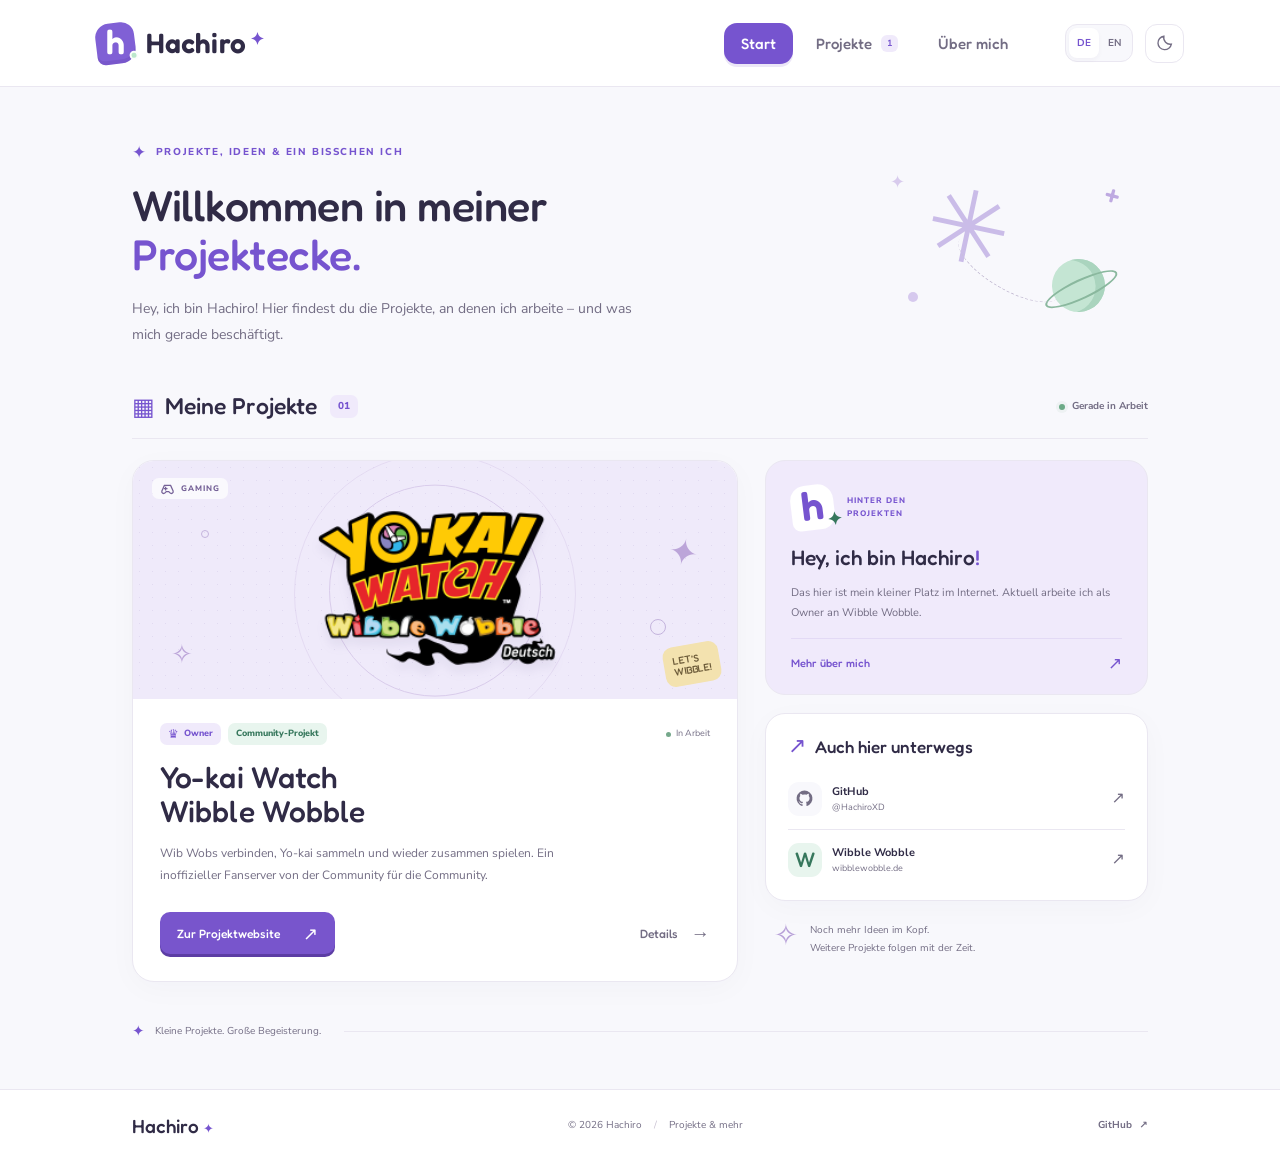
==== index.html @ 1533f4ad "Add Hachiro portfolio in German and English" ====
<!doctype html>
<html lang="de">
<head>
<meta charset="utf-8"><meta name="viewport" content="width=device-width, initial-scale=1"><meta name="theme-color" content="#f8f8fc">
<meta name="description" content="Hachiros Projekte und Ideen. Aktuell: Yo-kai Watch Wibble Wobble. Auf Deutsch und Englisch."><title>Hachiro — Projekte & mehr</title>
<script>try{document.documentElement.dataset.theme=localStorage.getItem('hachiro-theme')||'light'}catch{}</script>
<link rel="icon" type="image/svg+xml" href="./assets/favicon.svg"><link rel="stylesheet" href="./style.css"><script defer src="./app.js"></script>
</head>
<body data-page="home">
<a class="skip" href="#main" data-t="skip">Zum Inhalt</a>
<header class="site-header"><div class="header-inner">
  <a class="brand" href="./index.html" data-internal aria-label="Hachiro – Start"><span class="brand-icon" aria-hidden="true"><span>h</span><i></i></span><span>Hachiro<span class="brand-spark">✦</span></span></a>
  <nav data-a="navigation" aria-label="Hauptnavigation"><a href="./index.html" data-internal data-nav="home" data-t="navHome">Start</a><a href="./projects.html" data-internal data-nav="projects"><span data-t="navProjects">Projekte</span><span class="nav-count">1</span></a><a href="./about.html" data-internal data-nav="about" data-t="navAbout">Über mich</a></nav>
  <div class="header-controls"><div class="language-switch" role="group" aria-label="Sprache" data-a="language"><button type="button" data-lang="de" lang="de" aria-pressed="true">DE</button><button type="button" data-lang="en" lang="en" aria-pressed="false">EN</button></div><button id="theme-toggle" class="theme-toggle" type="button" aria-label="Dunklen Modus aktivieren" aria-pressed="false"><svg class="moon" width="18" height="18" viewBox="0 0 24 24" fill="none" stroke="currentColor" stroke-width="1.8" aria-hidden="true"><path d="M20.5 13.5A8.7 8.7 0 0 1 10.5 3a9 9 0 1 0 10 10.5Z"/></svg><svg class="sun" width="18" height="18" viewBox="0 0 24 24" fill="none" stroke="currentColor" stroke-width="1.8" aria-hidden="true"><circle cx="12" cy="12" r="4"/><path d="M12 2v2m0 16v2M2 12h2m16 0h2M5 5l1.5 1.5m11 11L19 19M5 19l1.5-1.5m11-11L19 5"/></svg></button></div>
</div></header>
<main id="main" class="container">
<div class="home-view">
  <section class="intro"><div class="intro-copy"><p class="eyebrow"><span aria-hidden="true">✦</span><span data-t="introLabel">PROJEKTE, IDEEN & EIN BISSCHEN ICH</span></p><h1 data-t="homeTitle">Willkommen in meiner<br><span>Projektecke.</span></h1><p class="intro-text" data-t="intro">Hey, ich bin Hachiro! Hier findest du die Projekte, an denen ich arbeite – und was mich gerade beschäftigt.</p></div><div class="intro-doodle" aria-hidden="true"><span class="doodle-star">✳</span><span class="doodle-planet"></span><span class="doodle-dot"></span><span class="doodle-plus">+</span><span class="doodle-spark">✦</span><span class="doodle-track"></span></div></section>
  <section class="collection" aria-labelledby="collection-title"><div class="collection-heading"><h2 id="collection-title"><span class="section-mark" aria-hidden="true">▦</span><span data-t="collectionTitle">Meine Projekte</span><span class="count">01</span></h2><span class="collection-label"><span class="status-dot" aria-hidden="true"></span><span data-t="currentlyWorking">Gerade in Arbeit</span></span></div>
  <div class="content-grid"><article class="project-card"><div class="project-art"><span class="art-category"><svg width="15" height="15" viewBox="0 0 24 24" fill="none" stroke="currentColor" stroke-width="2" aria-hidden="true"><path d="M7 7h10l4 9a3 3 0 0 1-5 3l-2-2h-4l-2 2a3 3 0 0 1-5-3L7 7Z"/><path d="M6 12h6m-3-3v6m7-3h.01m2 2h.01"/></svg>GAMING</span><span class="art-spark spark-a" aria-hidden="true">✦</span><span class="art-spark spark-b" aria-hidden="true">✧</span><span class="art-bubble bubble-a" aria-hidden="true"></span><span class="art-bubble bubble-b" aria-hidden="true"></span><img id="project-logo" src="./assets/wibble-wobble-de.png" width="540" height="332" alt="Yo-kai Watch Wibble Wobble"><span class="art-stamp" aria-hidden="true">LET’S<br>WIBBLE!</span></div>
  <div class="project-content"><div class="tags"><span class="tag role-tag"><span aria-hidden="true">♛</span>Owner</span><span class="tag community-tag" data-t="community">Community-Projekt</span><span class="live-tag"><i aria-hidden="true"></i><span data-t="inProgress">In Arbeit</span></span></div><h3>Yo-kai Watch<br>Wibble Wobble</h3><p data-t="projectDescription">Wib Wobs verbinden, Yo-kai sammeln und wieder zusammen spielen. Ein inoffizieller Fanserver von der Community für die Community.</p><div class="project-actions"><a class="button primary" href="https://wibblewobble.de/" target="_blank" rel="noopener noreferrer"><span data-t="projectWebsite">Zur Projektwebsite</span><span aria-hidden="true">↗</span></a><button id="details-open" class="details-button" type="button"><span data-t="details">Details</span><span aria-hidden="true">→</span></button></div></div></article>
  <aside class="sidebar"><section class="profile-card"><div class="profile-top"><span class="avatar" aria-hidden="true">h<span>✦</span></span><span class="mini-label" data-t="behindProjects">HINTER DEN PROJEKTEN</span></div><h2 data-t="profileTitle">Hey, ich bin Hachiro<span>!</span></h2><p data-t="profileText">Das hier ist mein kleiner Platz im Internet. Aktuell arbeite ich als Owner an Wibble Wobble.</p><a class="profile-link" href="./about.html" data-internal><span data-t="moreAbout">Mehr über mich</span><span aria-hidden="true">↗</span></a></section>
  <section class="links-card"><h2><span class="link-symbol" aria-hidden="true">↗</span><span data-t="aroundWeb">Auch hier unterwegs</span></h2><a class="social-row" href="https://github.com/HachiroXD" target="_blank" rel="noopener noreferrer"><span class="social-icon" aria-hidden="true"><svg width="19" height="19" viewBox="0 0 24 24" fill="currentColor"><path d="M12 2a10 10 0 0 0-3.16 19.49c.5.09.68-.22.68-.48v-1.86c-2.78.61-3.37-1.18-3.37-1.18-.45-1.16-1.11-1.47-1.11-1.47-.91-.62.07-.61.07-.61 1 .07 1.53 1.03 1.53 1.03.89 1.53 2.34 1.09 2.91.83.09-.65.35-1.09.63-1.34-2.22-.25-4.55-1.11-4.55-4.94 0-1.09.39-1.98 1.03-2.68-.1-.25-.45-1.27.1-2.65 0 0 .84-.27 2.75 1.02A9.6 9.6 0 0 1 12 6.82c.85 0 1.71.12 2.51.34 1.91-1.29 2.75-1.02 2.75-1.02.55 1.38.2 2.4.1 2.65.64.7 1.03 1.59 1.03 2.68 0 3.84-2.34 4.68-4.57 4.93.36.31.68.92.68 1.85v2.76c0 .27.18.58.69.48A10 10 0 0 0 12 2Z"/></svg></span><span><strong>GitHub</strong><small>@HachiroXD</small></span><span class="row-arrow" aria-hidden="true">↗</span></a><a class="social-row" href="https://wibblewobble.de/" target="_blank" rel="noopener noreferrer"><span class="social-icon mint-icon" aria-hidden="true">W</span><span><strong>Wibble Wobble</strong><small>wibblewobble.de</small></span><span class="row-arrow" aria-hidden="true">↗</span></a></section>
  <div class="next-note"><span aria-hidden="true">✧</span><p data-t="moreSoon">Noch mehr Ideen im Kopf.<br>Weitere Projekte folgen mit der Zeit.</p></div></aside></div></section>
</div>
<section class="about-view" aria-labelledby="about-title"><div class="about-intro"><p class="eyebrow"><span aria-hidden="true">✦</span><span data-t="aboutEyebrow">EIN BISSCHEN PERSÖNLICHER</span></p><h1 id="about-title" data-t="aboutTitle">Hi, ich bin <span>Hachiro.</span></h1><p data-t="aboutIntro">Die Person hinter dieser kleinen Projektecke.</p></div><div class="about-layout"><article class="about-card"><div class="about-avatar" aria-hidden="true">h<span>✦</span></div><h2 data-t="aboutHeading">Schön, dass du hier bist!</h2><p data-t="aboutBody">Ich bin Hachiro und arbeite aktuell als Owner an Yo-kai Watch Wibble Wobble. Auf dieser Website sammle ich meine Projekte und gebe dir einen Einblick in das, woran ich gerade arbeite.</p><p data-t="aboutSecond">Den Anfang macht Wibble Wobble: ein inoffizieller Community-Fanserver, der das gemeinsame Spielen wieder möglich macht. Weitere Projekte bekommen hier mit der Zeit ihren eigenen Platz.</p><a class="button primary" href="./projects.html" data-internal><span data-t="seeProjects">Meine Projekte ansehen</span><span aria-hidden="true">→</span></a></article><aside class="about-side"><div class="about-side-header"><span aria-hidden="true">↗</span><h2 data-t="myLinks">Meine Links</h2></div><a class="about-link" href="https://github.com/HachiroXD" target="_blank" rel="noopener noreferrer"><span><strong>GitHub</strong><small>@HachiroXD</small></span><span aria-hidden="true">↗</span></a><a class="about-link" href="https://wibblewobble.de/" target="_blank" rel="noopener noreferrer"><span><strong>Wibble Wobble</strong><small data-t="currentProject">Mein aktuelles Projekt</small></span><span aria-hidden="true">↗</span></a><p class="side-footnote" data-t="nameNote">Hachiro im Web.<br>HachiroXD auf GitHub.</p></aside></div></section>
<div class="bottom-note"><span class="bottom-star" aria-hidden="true">✦</span><span data-t="bottomNote">Kleine Projekte. Große Begeisterung.</span><span class="note-line" aria-hidden="true"></span></div>
</main>
<footer class="site-footer"><div class="footer-inner"><a class="footer-brand" href="./index.html" data-internal>Hachiro<span>✦</span></a><p>© <span id="year">2026</span> Hachiro <span class="footer-separator">/</span> <span data-t="footerText">Projekte & mehr</span></p><a href="https://github.com/HachiroXD" target="_blank" rel="noopener noreferrer">GitHub <span aria-hidden="true">↗</span></a></div></footer>
<dialog id="project-dialog" aria-labelledby="dialog-title"><div class="dialog-art"><img id="dialog-logo" src="./assets/wibble-wobble-de.png" alt="" width="540" height="332"><button id="details-close" type="button" class="dialog-close" aria-label="Schließen" data-a="close">×</button></div><div class="dialog-content"><p class="eyebrow" data-t="community">Community-Projekt</p><h2 id="dialog-title">Yo-kai Watch<br>Wibble Wobble</h2><p class="dialog-lead" data-t="dialogLead">Wieder gemeinsam Wib Wobs verbinden.</p><p data-t="dialogBody">Ein inoffizieller Community-Fanserver für Yo-kai Watch Wibble Wobble. Ich arbeite als Owner an dem Projekt. Auf der Projektwebsite findest du Informationen zum Spielen, die verfügbaren Downloads für Android und iOS und Hilfe für den Einstieg.</p><dl class="dialog-meta"><div><dt data-t="myRole">Meine Rolle</dt><dd>Owner</dd></div><div><dt data-t="status">Status</dt><dd data-t="inProgress">In Arbeit</dd></div></dl><a class="button primary" href="https://wibblewobble.de/" target="_blank" rel="noopener noreferrer"><span data-t="projectWebsite">Zur Projektwebsite</span><span aria-hidden="true">↗</span></a><p class="disclaimer" data-t="disclaimer">Inoffizielles, nicht kommerzielles Fanprojekt. Kein Angebot von LEVEL-5 Inc. oder NHN PlayArt Corp. Rechte an Spiel und Originalinhalten liegen bei den jeweiligen Rechteinhabern.</p></div></dialog>
</body></html>
---- style.css ----
@import url('./assets/fonts.css');
:root{--bg:#f8f8fc;--surface:#fff;--ink:#302b46;--muted:#736d84;--purple:#7654cf;--purple-strong:#6540be;--lavender:#f0eafb;--mint:#e8f5ee;--mint-ink:#36775c;--line:#eae7f1;--header:#ffffffef;--shadow:0 7px 30px #33224e07;--display:'Fredoka',sans-serif;--body:'Nunito Sans',system-ui,sans-serif;color-scheme:light}
html[data-theme=dark]{--bg:#1c1925;--surface:#272330;--ink:#f0ebfa;--muted:#b5acc5;--purple:#b89aef;--purple-strong:#c4a9f6;--lavender:#373044;--mint:#263e34;--mint-ink:#a6d9bf;--line:#3b344a;--header:#1f1b29ef;--shadow:0 7px 30px #00000018;color-scheme:dark}
*{box-sizing:border-box}html{scroll-behavior:smooth}body{margin:0;background:var(--bg);color:var(--ink);font:16px/1.7 var(--body);-webkit-font-smoothing:antialiased;transition:background .2s,color .2s}button,a{-webkit-tap-highlight-color:transparent}a{color:inherit;text-decoration:none}button{font:inherit;color:inherit;border:0;cursor:pointer}button:focus-visible,a:focus-visible{outline:3px solid var(--purple);outline-offset:4px}button{background:none}h1,h2,h3,p{margin-top:0}h1,h2,h3{font-family:var(--display);font-weight:500;line-height:1.15}::selection{background:#d8c9f4;color:#302b46}.container{max-width:1088px;padding:0 36px;margin:auto}.site-header{height:87px;background:var(--header);border-bottom:1px solid var(--line)}.header-inner{max-width:1160px;padding:0 36px;height:100%;margin:auto;display:flex;align-items:center;gap:40px}.brand{display:flex;align-items:center;gap:11px;font:600 28px var(--display);letter-spacing:.1px}.brand-icon{width:39px;height:41px;background:#8060d5;border-radius:14px 13px 15px 8px;position:relative;display:grid;place-items:center;transform:rotate(-7deg);box-shadow:inset 0 -4px 0 #54339e33}.brand-icon>span{font:600 34px/1 var(--display);color:white;transform:rotate(7deg);padding-bottom:4px}.brand-icon i{position:absolute;width:9px;height:9px;background:#bce7cc;right:-2px;bottom:2px;border-radius:50%;border:2px solid var(--header)}.brand-spark{color:var(--purple);font-size:17px;display:inline-block;vertical-align:top;margin:2px 0 0 4px}nav{margin-left:auto;display:flex;gap:6px;align-items:center}nav a{font:500 15px var(--display);padding:11px 17px;border-radius:13px;display:flex;align-items:center;gap:9px;color:var(--muted);transition:.15s}nav a:hover{background:var(--lavender);color:var(--purple)}nav a[aria-current=page]{background:var(--purple);color:white;box-shadow:0 3px 0 #6540be20}.nav-count{font:700 9px var(--body);display:grid;place-items:center;width:17px;height:17px;border-radius:6px;background:var(--lavender);color:var(--purple)}nav a[aria-current=page] .nav-count{background:#ffffff30;color:#fff}.header-controls{display:flex;gap:12px;align-items:center}.language-switch{display:flex;background:var(--bg);border:1px solid var(--line);padding:3px;border-radius:12px;gap:1px}.language-switch button{font:700 10px var(--body);padding:8px;border-radius:8px;color:var(--muted)}.language-switch button[aria-pressed=true]{background:var(--surface);color:var(--purple);box-shadow:0 2px 5px #33224e0a}.theme-toggle{border:1px solid var(--line);background:var(--surface);border-radius:12px;display:grid;place-items:center;width:39px;height:39px;color:var(--muted)}.theme-toggle:hover{color:var(--purple);border-color:var(--purple)}.sun{display:none}html[data-theme=dark] .sun{display:block}html[data-theme=dark] .moon{display:none}.intro{display:flex;justify-content:space-between;padding:53px 0 36px;gap:35px;position:relative}.eyebrow{font-size:10px;letter-spacing:1.6px;font-weight:800;display:flex;align-items:center;gap:8px;color:var(--purple);margin-bottom:15px;line-height:1.5}.eyebrow>span:first-child{font-size:17px}.intro h1{font-size:43px;letter-spacing:-.5px;margin-bottom:17px}.intro h1>span{color:var(--purple)}.intro-text{max-width:520px;font-size:14px;line-height:1.8;color:var(--muted);margin:0}.intro-doodle{width:240px;position:relative;height:162px;align-self:center;flex-shrink:0;margin-right:22px}.doodle-star{position:absolute;left:41px;top:15px;font:100px/1 var(--display);color:#cabce8;transform:rotate(12deg)}.doodle-planet{position:absolute;right:21px;bottom:12px;height:53px;width:53px;border-radius:50%;background:#c4e5d3;transform:rotate(-25deg);box-shadow:inset -9px -3px 0 #aad4be}.doodle-planet:after{content:'';border:2px solid #8ab89e;position:absolute;left:-12px;top:21px;width:75px;height:16px;border-radius:50%}.doodle-dot{position:absolute;left:22px;bottom:22px;width:10px;height:10px;border-radius:50%;background:#d6c9ee}.doodle-plus{position:absolute;right:6px;top:13px;color:#bea9e1;font:300 29px var(--display);transform:rotate(15deg)}.doodle-spark{position:absolute;left:4px;top:5px;color:#d8cbed;font-size:18px}.doodle-track{position:absolute;left:66px;top:83px;width:115px;height:45px;border-bottom:1px dashed #c6bed5;transform:rotate(30deg);border-radius:50%}.collection{padding:10px 0 0}.collection-heading{display:flex;align-items:center;justify-content:space-between;margin-bottom:21px;border-bottom:1px solid var(--line);padding-bottom:18px;gap:20px}.collection-heading h2{font-size:23px;display:flex;align-items:center;gap:10px;margin:0}.section-mark{color:var(--purple);font-size:24px}.count{font:800 10px var(--body);background:var(--lavender);color:var(--purple);padding:3px 8px;border-radius:7px;line-height:1.7;margin-left:3px}.collection-label{display:flex;align-items:center;gap:7px;color:var(--muted);font-size:10px;font-weight:700}.status-dot{width:6px;height:6px;background:#6caa87;border-radius:50%;box-shadow:0 0 0 3px #76ab8e15}.content-grid{display:grid;grid-template-columns:1.58fr 1fr;gap:27px;align-items:start}.project-card{background:var(--surface);border:1px solid var(--line);border-radius:22px;overflow:hidden;box-shadow:var(--shadow);transition:box-shadow .2s,transform .2s}.project-card:hover{box-shadow:0 10px 35px #33224e10;transform:translateY(-3px)}.project-art{position:relative;min-height:238px;display:flex;align-items:center;justify-content:center;overflow:hidden;background-color:#efeafa;background-image:radial-gradient(#c9bde15c .8px,transparent .8px);background-size:13px 13px;isolation:isolate}.project-art:before{content:'';position:absolute;width:210px;height:210px;border:1px solid #d9cceb;border-radius:50%;left:50%;top:50%;transform:translate(-50%,-45%);z-index:-1}.project-art:after{content:'';position:absolute;width:280px;height:280px;border:1px solid #d9cceb88;border-radius:50%;left:50%;top:50%;transform:translate(-50%,-45%);z-index:-1}.project-art img{width:245px;height:auto;max-width:65%;filter:drop-shadow(0 8px 5px #65538615);margin:15px 0 0;transition:transform .25s}.project-card:hover .project-art img{transform:rotate(-3deg) scale(1.025)}.art-category{position:absolute;left:19px;top:17px;display:flex;align-items:center;gap:6px;background:#ffffffba;color:#756197;border-radius:7px;padding:3px 8px;font-size:8px;letter-spacing:1px;font-weight:800}.art-spark{position:absolute;color:#bca5d9;line-height:1}.spark-a{top:75px;right:38px;font-size:36px;transform:rotate(12deg)}.spark-b{bottom:31px;left:38px;font-size:26px}.art-bubble{position:absolute;border:1px solid #c4b4dd;width:16px;height:16px;border-radius:50%;bottom:64px;right:71px}.bubble-b{width:8px;height:8px;left:68px;top:69px}.art-stamp{position:absolute;right:17px;bottom:15px;font:500 10px/1.1 var(--display);color:#6b5a38;background:#f3e2af;transform:rotate(-10deg);padding:9px 9px;border-radius:10px}.project-content{padding:24px 27px 26px}.tags{display:flex;gap:7px;align-items:center;flex-wrap:wrap;margin-bottom:16px}.tag{font-size:9px;font-weight:800;display:inline-flex;align-items:center;gap:5px;line-height:1.5;border-radius:7px;padding:4px 8px}.role-tag{background:var(--lavender);color:var(--purple)}.role-tag>span{font-size:12px;line-height:1}.community-tag{background:var(--mint);color:var(--mint-ink)}.live-tag{margin-left:auto;display:flex;align-items:center;gap:5px;font-size:9px;color:var(--muted)}.live-tag i{width:5px;height:5px;background:#75a88b;border-radius:50%}.project-content h3{font-size:30px;line-height:1.13;letter-spacing:.1px;margin-bottom:13px}.project-content p{color:var(--muted);font-size:12px;line-height:1.85;max-width:420px;margin-bottom:25px}.project-actions{display:flex;align-items:center;justify-content:space-between;gap:15px}.button{display:inline-flex;align-items:center;justify-content:center;gap:23px;min-height:41px;padding:10px 17px;border-radius:10px;font:500 12px var(--display);transition:background .2s,transform .2s}.button.primary{background:#7855cc;color:#fff;box-shadow:0 3px 0 #5c3da4}.button.primary:hover{background:#6845ba;transform:translateY(-1px)}.button>span:last-child{font-size:18px}.details-button{font:500 12px var(--display);color:var(--muted);display:flex;gap:13px;align-items:center;padding:10px 0}.details-button>span:last-child{font-size:19px}.details-button:hover{color:var(--purple)}.sidebar{display:flex;flex-direction:column;gap:18px}.profile-card{padding:24px 25px 21px;background:var(--lavender);border:1px solid var(--line);border-radius:20px;position:relative;overflow:hidden}.profile-top{display:flex;gap:13px;align-items:center;margin-bottom:15px}.avatar{width:43px;height:45px;display:grid;place-items:center;font:600 40px/1 var(--display);background:var(--surface);color:var(--purple);border-radius:15px 16px 14px 8px;padding-bottom:6px;position:relative;transform:rotate(-7deg);flex-shrink:0}.avatar>span{position:absolute;right:-7px;bottom:0px;color:var(--mint-ink);font-size:18px}.mini-label{font-size:8px;font-weight:800;letter-spacing:1px;color:var(--purple);line-height:1.6;max-width:100px}.profile-card h2{font-size:21px;line-height:1.2;margin-bottom:12px}.profile-card h2>span{color:var(--purple)}.profile-card p{font-size:11px;color:var(--muted);line-height:1.85;margin-bottom:15px}.profile-link{display:flex;align-items:center;justify-content:space-between;color:var(--purple);font:500 11px var(--display);padding-top:13px;border-top:1px solid #c4b2e34d}.profile-link>span:last-child{font-size:17px}.profile-link:hover{color:var(--ink)}.links-card{padding:20px 22px 10px;background:var(--surface);border:1px solid var(--line);border-radius:20px;box-shadow:var(--shadow)}.links-card h2{font-size:17px;display:flex;gap:9px;align-items:center;margin-bottom:9px}.link-symbol{font-family:var(--body);font-size:22px;color:var(--purple)}.social-row{display:flex;gap:10px;align-items:center;padding:13px 0}.social-row+.social-row{border-top:1px solid var(--line)}.social-row strong,.social-row small{display:block;font-size:11px;line-height:1.6}.social-row small{color:var(--muted);font-size:9px}.social-icon{width:34px;height:34px;display:grid;place-items:center;background:var(--bg);border-radius:11px;color:var(--muted);flex-shrink:0}.mint-icon{background:var(--mint);color:var(--mint-ink);font:500 21px var(--display)}.row-arrow{margin-left:auto;font-size:16px;color:var(--muted)}.social-row:hover .row-arrow{color:var(--purple)}.next-note{display:flex;gap:12px;padding:2px 9px}.next-note>span{font-size:29px;line-height:1;color:#b7a0d8}.next-note p{font-size:10px;color:var(--muted);line-height:1.8;margin:0}.bottom-note{display:flex;align-items:center;gap:10px;color:var(--muted);font-size:10px;padding:37px 0 44px}.bottom-star{color:var(--purple);font-size:15px}.note-line{height:1px;background:var(--line);flex:1;margin-left:13px}.site-footer{border-top:1px solid var(--line);background:var(--surface)}.footer-inner{max-width:1088px;margin:auto;padding:24px 36px;display:flex;justify-content:space-between;align-items:center;gap:20px;font-size:10px;color:var(--muted)}.footer-inner p{margin:0}.footer-brand{font:500 19px var(--display);color:var(--ink)}.footer-brand span{color:var(--purple);font-size:13px;margin-left:4px}.footer-separator{padding:0 9px;color:#c6becf}.footer-inner>a:last-child{font-weight:700}.footer-inner>a:last-child>span{padding-left:5px}.about-view{display:none;padding-top:54px}.about-intro h1{font-size:43px;letter-spacing:-.5px;margin-bottom:14px}.about-intro h1 span{color:var(--purple)}.about-intro>p:last-child{font-size:14px;color:var(--muted);margin-bottom:32px}.about-layout{display:grid;grid-template-columns:1.58fr 1fr;gap:27px}.about-card{border:1px solid var(--line);border-radius:22px;background:var(--surface);padding:32px;box-shadow:var(--shadow)}.about-avatar{width:70px;height:73px;border-radius:25px 23px 23px 12px;color:var(--purple);background:var(--lavender);font:600 62px/1 var(--display);display:grid;place-items:center;position:relative;padding-bottom:10px;transform:rotate(-7deg);margin-bottom:25px}.about-avatar>span{position:absolute;right:-10px;bottom:-5px;color:#68a182;font-size:30px}.about-card h2{font-size:27px;margin-bottom:18px}.about-card>p{font-size:13px;color:var(--muted);line-height:1.9}.about-card .button{margin-top:10px}.about-side{padding:24px;background:var(--lavender);border:1px solid var(--line);border-radius:20px;align-self:start}.about-side-header{display:flex;gap:9px;align-items:center;margin-bottom:12px}.about-side-header>span{color:var(--purple);font-size:25px}.about-side-header h2{font-size:21px;margin:0}.about-link{display:flex;align-items:center;justify-content:space-between;border-bottom:1px solid #c4b2e34d;padding:17px 0}.about-link strong,.about-link small{display:block;font-size:12px;line-height:1.8}.about-link small{color:var(--muted);font-size:10px}.about-link>span:last-child{color:var(--purple)}.side-footnote{margin:21px 0 0;font-size:11px;color:var(--muted);line-height:1.8}body[data-page=about] .home-view{display:none}body[data-page=about] .about-view{display:block}body[data-page=projects] .intro{padding-top:49px}.skip{position:fixed;top:-100px;left:20px;background:var(--purple);color:#fff;padding:10px 20px;border-radius:10px;z-index:100}.skip:focus{top:10px}dialog{border:1px solid var(--line);background:var(--surface);color:var(--ink);border-radius:24px;padding:0;width:560px;max-width:calc(100vw - 32px);max-height:90dvh;box-shadow:0 20px 80px #17112533}dialog::backdrop{background:#231b3988;backdrop-filter:blur(4px)}.dialog-art{height:183px;background-color:#eee8fa;background-image:radial-gradient(#c5b3e4 .8px,transparent .8px);background-size:14px 14px;display:grid;place-items:center;position:relative}.dialog-art img{height:153px;width:auto;max-width:80%;object-fit:contain}.dialog-close{position:absolute;right:15px;top:15px;display:grid;place-items:center;background:#fff;color:#645672;width:33px;height:33px;font-size:24px;line-height:1;border-radius:11px;box-shadow:0 2px 0 #c3b8d1}.dialog-content{padding:28px 32px}.dialog-content>.eyebrow{font-size:9px;margin-bottom:12px}.dialog-content h2{font-size:32px;margin-bottom:17px}.dialog-content>p{font-size:13px;color:var(--muted);line-height:1.9}.dialog-content .dialog-lead{font-weight:800;color:var(--ink)}.dialog-meta{display:flex;gap:65px;border-block:1px solid var(--line);padding:18px 0;margin:24px 0}.dialog-meta dt{font-size:10px;color:var(--muted)}.dialog-meta dd{font:500 16px var(--display);margin:3px 0 0}.dialog-content .disclaimer{font-size:9px;margin:24px 0 0;line-height:1.8}body:has(dialog[open]){overflow:hidden}
@media(min-width:1300px){.intro h1{font-size:46px}.project-art{min-height:263px}.project-art img{width:270px}.project-content{padding:26px 30px 28px}.project-content h3{font-size:32px}.project-content p{font-size:13px}.profile-card p{font-size:12px}.profile-card{padding:25px 27px}.content-grid,.about-layout{gap:30px}.project-art .art-category{font-size:9px}.intro{padding-top:62px;padding-bottom:42px}}
@media(max-width:900px){.header-inner{gap:22px;padding:0 28px}.header-controls{gap:8px}nav a{padding:10px 12px}.container{padding:0 28px}.intro-doodle{width:190px;margin-right:0}.content-grid{gap:20px;grid-template-columns:1.5fr 1fr}.project-content{padding:22px}.tags{gap:5px}.tag{font-size:8px}.live-tag{font-size:8px}.profile-card{padding:22px 20px}.links-card{padding:17px 18px 8px}.links-card h2{font-size:16px}.project-content h3{font-size:28px}.project-art{min-height:225px}.project-art img{width:220px}.art-stamp{font-size:9px}.spark-a{right:20px}.project-actions{gap:10px}.button{padding:10px 13px;gap:17px;font-size:11px}.profile-card h2{font-size:20px}.footer-inner{padding-inline:28px}.about-layout{gap:20px}}
@media(max-width:680px){.site-header{height:auto}.header-inner{min-height:76px;flex-wrap:wrap;padding:17px 23px 13px;gap:15px;justify-content:space-between}.brand{font-size:27px}.brand-icon{width:35px;height:37px}.brand-icon>span{font-size:31px}.header-controls{margin-left:auto}nav{order:3;width:100%;margin:1px 0 0;gap:5px;justify-content:flex-start}nav a{font-size:14px;padding:9px 16px}.theme-toggle{height:36px;width:36px}.language-switch button{padding:7px 8px}.container{padding:0 23px}.intro{padding:36px 0 30px;gap:10px}.eyebrow{font-size:8px;letter-spacing:1px}.intro h1{font-size:36px;line-height:1.15;margin-bottom:16px}.intro-text{font-size:13px;max-width:390px}.intro-doodle{width:100px;height:110px;position:absolute;right:1px;top:30px;opacity:.65;z-index:-1}.doodle-star{font-size:64px;left:20px;top:0}.doodle-planet{width:35px;height:35px;right:0;bottom:0}.doodle-planet:after{left:-9px;top:14px;width:51px;height:11px}.doodle-plus{font-size:20px;top:0;right:0}.doodle-dot,.doodle-spark,.doodle-track{display:none}.intro-copy{width:100%}.intro h1{max-width:85%}.content-grid{grid-template-columns:1fr;gap:24px}.collection-heading{padding-bottom:14px;margin-bottom:19px;gap:10px}.collection-heading h2{font-size:21px;gap:8px}.collection-label{font-size:8px;gap:5px}.section-mark{font-size:22px}.count{font-size:9px;padding:2px 7px;margin:0}.project-art{min-height:240px}.project-art img{width:250px;max-width:70%}.project-content{padding:24px}.project-content h3{font-size:31px}.project-content p{font-size:13px}.tags{gap:7px}.tag{font-size:9px}.live-tag{font-size:9px}.project-actions .button{padding:11px 17px;gap:24px;font-size:12px}.details-button{font-size:12px}.sidebar{display:grid;grid-template-columns:1fr 1fr;gap:15px}.profile-card{padding:22px}.links-card{padding:19px 18px 6px}.profile-card h2{font-size:21px}.profile-card p{font-size:11px}.profile-top{gap:10px}.mini-label{font-size:7px}.profile-link{font-size:11px}.links-card h2{font-size:16px}.next-note{grid-column:1/-1;padding:6px 8px}.next-note p{font-size:11px}.next-note br{display:none}.bottom-note{padding:26px 0 31px;font-size:9px}.footer-inner{padding:23px;gap:10px;flex-wrap:wrap}.footer-inner p{font-size:9px}.footer-separator{padding:0 4px}.footer-brand{font-size:18px}.footer-inner>a:last-child{font-size:10px}.about-view{padding-top:35px}.about-intro h1{font-size:36px}.about-layout{grid-template-columns:1fr}.about-side{padding:24px}.about-card{padding:27px}.about-intro>p:last-child{font-size:13px}.about-side .side-footnote br{display:none}.dialog-content{padding:25px}.dialog-content h2{font-size:29px}.dialog-art{height:165px}.dialog-art img{height:135px}}
@media(max-width:440px){.sidebar{grid-template-columns:1fr}.profile-card{padding:24px}.profile-card .profile-top{margin-bottom:13px}.profile-card h2{font-size:23px}.profile-card p{font-size:12px}.profile-link{font-size:12px}.mini-label{font-size:8px;max-width:none}.avatar{width:42px;height:44px}.links-card{padding:21px 23px 9px}.links-card h2{font-size:18px}.social-row strong{font-size:12px}.social-row small{font-size:10px}.social-row{padding:14px 0}.project-art{min-height:213px}.project-art img{width:229px}.project-content{padding:22px}.tags{gap:5px}.tag{font-size:8px;padding:4px 7px}.live-tag{font-size:8px}.intro h1{font-size:34px;max-width:100%}.intro-doodle{opacity:.35;right:-5px;top:22px}.intro-text{font-size:12px;line-height:1.9}.intro .eyebrow{max-width:240px}.collection-heading h2{font-size:20px}.collection-label{font-size:8px}.collection-heading{gap:5px}.project-actions .button{font-size:11px;gap:17px}.bottom-note{font-size:8px;gap:7px}.note-line{margin-left:5px}.footer-inner p{order:3;width:100%;padding-top:8px;border-top:1px solid var(--line)}.footer-inner>a:last-child{margin-left:auto}.intro h1 br{display:none}body[data-page=projects] .intro{padding-top:35px}.art-stamp{right:13px;bottom:13px}.spark-a{right:21px;font-size:28px}.spark-b{left:23px;font-size:22px}.bubble-a{right:44px}.bubble-b{left:39px}}
@media(prefers-reduced-motion:reduce){html{scroll-behavior:auto}*,*:before,*:after{animation:none!important;transition:none!important}}
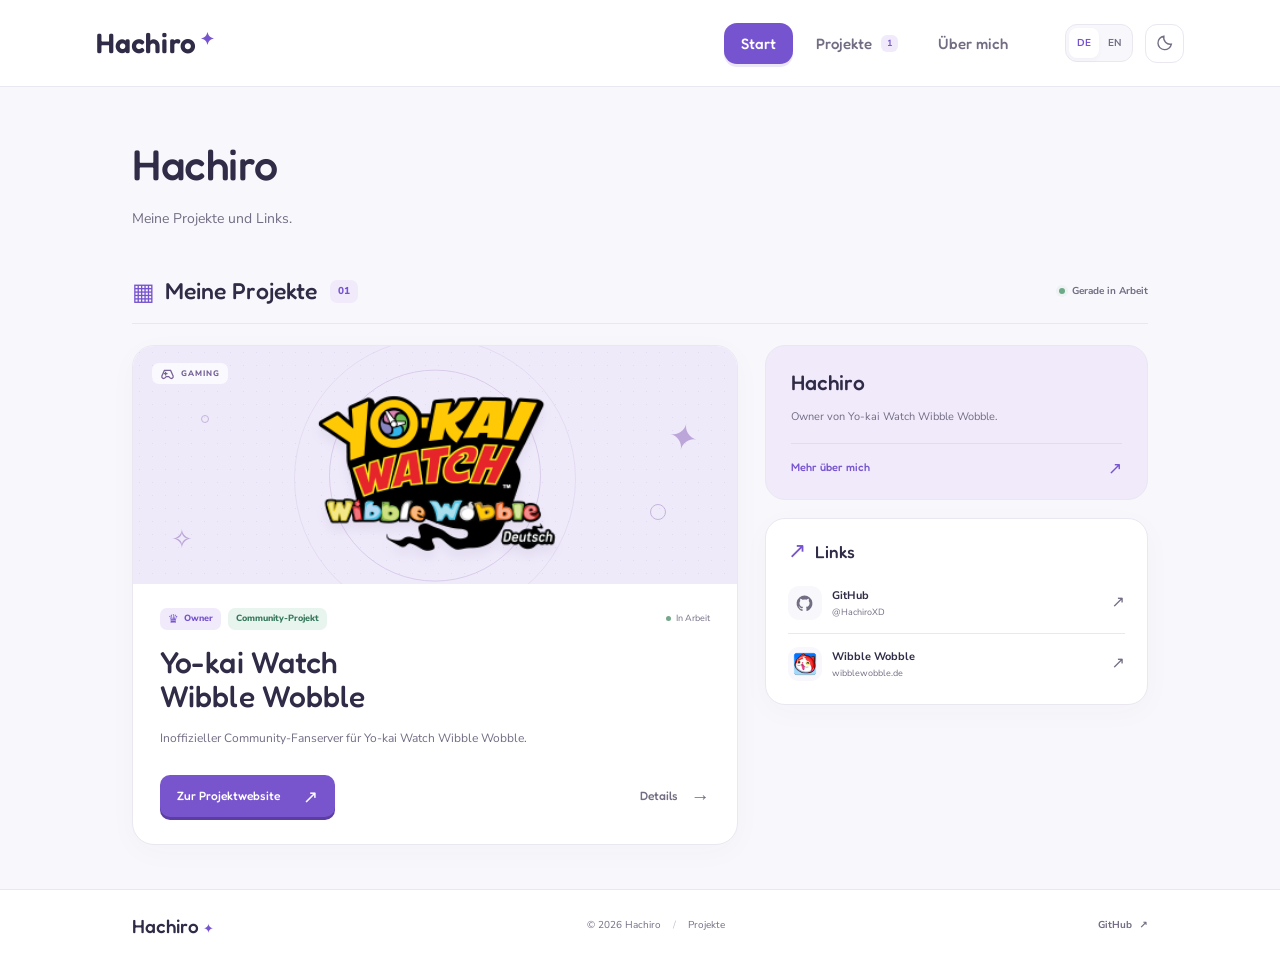
==== commit 6e2e624a: "Remove decorative illustrations and filler copy; use Wibble Wobble favicon" ====
--- a/index.html
+++ b/index.html
@@ -2,30 +2,30 @@
 <html lang="de">
 <head>
 <meta charset="utf-8"><meta name="viewport" content="width=device-width, initial-scale=1"><meta name="theme-color" content="#f8f8fc">
-<meta name="description" content="Hachiros Projekte und Ideen. Aktuell: Yo-kai Watch Wibble Wobble. Auf Deutsch und Englisch."><title>Hachiro — Projekte & mehr</title>
+<meta name="description" content="Hachiros Projekte und Ideen. Aktuell: Yo-kai Watch Wibble Wobble. Auf Deutsch und Englisch."><title>Hachiro — Projekte</title>
 <script>try{document.documentElement.dataset.theme=localStorage.getItem('hachiro-theme')||'light'}catch{}</script>
-<link rel="icon" type="image/svg+xml" href="./assets/favicon.svg"><link rel="stylesheet" href="./style.css"><script defer src="./app.js"></script>
+<link rel="icon" type="image/svg+xml" href="./assets/favicon.svg?v=2"><link rel="stylesheet" href="./style.css?v=2"><script defer src="./app.js?v=2"></script>
 </head>
 <body data-page="home">
 <a class="skip" href="#main" data-t="skip">Zum Inhalt</a>
 <header class="site-header"><div class="header-inner">
-  <a class="brand" href="./index.html" data-internal aria-label="Hachiro – Start"><span class="brand-icon" aria-hidden="true"><span>h</span><i></i></span><span>Hachiro<span class="brand-spark">✦</span></span></a>
+  <a class="brand" href="./index.html" data-internal aria-label="Hachiro – Start"><span>Hachiro<span class="brand-spark">✦</span></span></a>
   <nav data-a="navigation" aria-label="Hauptnavigation"><a href="./index.html" data-internal data-nav="home" data-t="navHome">Start</a><a href="./projects.html" data-internal data-nav="projects"><span data-t="navProjects">Projekte</span><span class="nav-count">1</span></a><a href="./about.html" data-internal data-nav="about" data-t="navAbout">Über mich</a></nav>
   <div class="header-controls"><div class="language-switch" role="group" aria-label="Sprache" data-a="language"><button type="button" data-lang="de" lang="de" aria-pressed="true">DE</button><button type="button" data-lang="en" lang="en" aria-pressed="false">EN</button></div><button id="theme-toggle" class="theme-toggle" type="button" aria-label="Dunklen Modus aktivieren" aria-pressed="false"><svg class="moon" width="18" height="18" viewBox="0 0 24 24" fill="none" stroke="currentColor" stroke-width="1.8" aria-hidden="true"><path d="M20.5 13.5A8.7 8.7 0 0 1 10.5 3a9 9 0 1 0 10 10.5Z"/></svg><svg class="sun" width="18" height="18" viewBox="0 0 24 24" fill="none" stroke="currentColor" stroke-width="1.8" aria-hidden="true"><circle cx="12" cy="12" r="4"/><path d="M12 2v2m0 16v2M2 12h2m16 0h2M5 5l1.5 1.5m11 11L19 19M5 19l1.5-1.5m11-11L19 5"/></svg></button></div>
 </div></header>
 <main id="main" class="container">
 <div class="home-view">
-  <section class="intro"><div class="intro-copy"><p class="eyebrow"><span aria-hidden="true">✦</span><span data-t="introLabel">PROJEKTE, IDEEN & EIN BISSCHEN ICH</span></p><h1 data-t="homeTitle">Willkommen in meiner<br><span>Projektecke.</span></h1><p class="intro-text" data-t="intro">Hey, ich bin Hachiro! Hier findest du die Projekte, an denen ich arbeite – und was mich gerade beschäftigt.</p></div><div class="intro-doodle" aria-hidden="true"><span class="doodle-star">✳</span><span class="doodle-planet"></span><span class="doodle-dot"></span><span class="doodle-plus">+</span><span class="doodle-spark">✦</span><span class="doodle-track"></span></div></section>
+  <section class="intro"><div class="intro-copy"><h1 data-t="homeTitle">Hachiro</h1><p class="intro-text" data-t="intro">Meine Projekte und Links.</p></div></section>
   <section class="collection" aria-labelledby="collection-title"><div class="collection-heading"><h2 id="collection-title"><span class="section-mark" aria-hidden="true">▦</span><span data-t="collectionTitle">Meine Projekte</span><span class="count">01</span></h2><span class="collection-label"><span class="status-dot" aria-hidden="true"></span><span data-t="currentlyWorking">Gerade in Arbeit</span></span></div>
-  <div class="content-grid"><article class="project-card"><div class="project-art"><span class="art-category"><svg width="15" height="15" viewBox="0 0 24 24" fill="none" stroke="currentColor" stroke-width="2" aria-hidden="true"><path d="M7 7h10l4 9a3 3 0 0 1-5 3l-2-2h-4l-2 2a3 3 0 0 1-5-3L7 7Z"/><path d="M6 12h6m-3-3v6m7-3h.01m2 2h.01"/></svg>GAMING</span><span class="art-spark spark-a" aria-hidden="true">✦</span><span class="art-spark spark-b" aria-hidden="true">✧</span><span class="art-bubble bubble-a" aria-hidden="true"></span><span class="art-bubble bubble-b" aria-hidden="true"></span><img id="project-logo" src="./assets/wibble-wobble-de.png" width="540" height="332" alt="Yo-kai Watch Wibble Wobble"><span class="art-stamp" aria-hidden="true">LET’S<br>WIBBLE!</span></div>
-  <div class="project-content"><div class="tags"><span class="tag role-tag"><span aria-hidden="true">♛</span>Owner</span><span class="tag community-tag" data-t="community">Community-Projekt</span><span class="live-tag"><i aria-hidden="true"></i><span data-t="inProgress">In Arbeit</span></span></div><h3>Yo-kai Watch<br>Wibble Wobble</h3><p data-t="projectDescription">Wib Wobs verbinden, Yo-kai sammeln und wieder zusammen spielen. Ein inoffizieller Fanserver von der Community für die Community.</p><div class="project-actions"><a class="button primary" href="https://wibblewobble.de/" target="_blank" rel="noopener noreferrer"><span data-t="projectWebsite">Zur Projektwebsite</span><span aria-hidden="true">↗</span></a><button id="details-open" class="details-button" type="button"><span data-t="details">Details</span><span aria-hidden="true">→</span></button></div></div></article>
-  <aside class="sidebar"><section class="profile-card"><div class="profile-top"><span class="avatar" aria-hidden="true">h<span>✦</span></span><span class="mini-label" data-t="behindProjects">HINTER DEN PROJEKTEN</span></div><h2 data-t="profileTitle">Hey, ich bin Hachiro<span>!</span></h2><p data-t="profileText">Das hier ist mein kleiner Platz im Internet. Aktuell arbeite ich als Owner an Wibble Wobble.</p><a class="profile-link" href="./about.html" data-internal><span data-t="moreAbout">Mehr über mich</span><span aria-hidden="true">↗</span></a></section>
-  <section class="links-card"><h2><span class="link-symbol" aria-hidden="true">↗</span><span data-t="aroundWeb">Auch hier unterwegs</span></h2><a class="social-row" href="https://github.com/HachiroXD" target="_blank" rel="noopener noreferrer"><span class="social-icon" aria-hidden="true"><svg width="19" height="19" viewBox="0 0 24 24" fill="currentColor"><path d="M12 2a10 10 0 0 0-3.16 19.49c.5.09.68-.22.68-.48v-1.86c-2.78.61-3.37-1.18-3.37-1.18-.45-1.16-1.11-1.47-1.11-1.47-.91-.62.07-.61.07-.61 1 .07 1.53 1.03 1.53 1.03.89 1.53 2.34 1.09 2.91.83.09-.65.35-1.09.63-1.34-2.22-.25-4.55-1.11-4.55-4.94 0-1.09.39-1.98 1.03-2.68-.1-.25-.45-1.27.1-2.65 0 0 .84-.27 2.75 1.02A9.6 9.6 0 0 1 12 6.82c.85 0 1.71.12 2.51.34 1.91-1.29 2.75-1.02 2.75-1.02.55 1.38.2 2.4.1 2.65.64.7 1.03 1.59 1.03 2.68 0 3.84-2.34 4.68-4.57 4.93.36.31.68.92.68 1.85v2.76c0 .27.18.58.69.48A10 10 0 0 0 12 2Z"/></svg></span><span><strong>GitHub</strong><small>@HachiroXD</small></span><span class="row-arrow" aria-hidden="true">↗</span></a><a class="social-row" href="https://wibblewobble.de/" target="_blank" rel="noopener noreferrer"><span class="social-icon mint-icon" aria-hidden="true">W</span><span><strong>Wibble Wobble</strong><small>wibblewobble.de</small></span><span class="row-arrow" aria-hidden="true">↗</span></a></section>
-  <div class="next-note"><span aria-hidden="true">✧</span><p data-t="moreSoon">Noch mehr Ideen im Kopf.<br>Weitere Projekte folgen mit der Zeit.</p></div></aside></div></section>
+  <div class="content-grid"><article class="project-card"><div class="project-art"><span class="art-category"><svg width="15" height="15" viewBox="0 0 24 24" fill="none" stroke="currentColor" stroke-width="2" aria-hidden="true"><path d="M7 7h10l4 9a3 3 0 0 1-5 3l-2-2h-4l-2 2a3 3 0 0 1-5-3L7 7Z"/><path d="M6 12h6m-3-3v6m7-3h.01m2 2h.01"/></svg>GAMING</span><span class="art-spark spark-a" aria-hidden="true">✦</span><span class="art-spark spark-b" aria-hidden="true">✧</span><span class="art-bubble bubble-a" aria-hidden="true"></span><span class="art-bubble bubble-b" aria-hidden="true"></span><img id="project-logo" src="./assets/wibble-wobble-de.png" width="540" height="332" alt="Yo-kai Watch Wibble Wobble"></div>
+  <div class="project-content"><div class="tags"><span class="tag role-tag"><span aria-hidden="true">♛</span>Owner</span><span class="tag community-tag" data-t="community">Community-Projekt</span><span class="live-tag"><i aria-hidden="true"></i><span data-t="inProgress">In Arbeit</span></span></div><h3>Yo-kai Watch<br>Wibble Wobble</h3><p data-t="projectDescription">Inoffizieller Community-Fanserver für Yo-kai Watch Wibble Wobble.</p><div class="project-actions"><a class="button primary" href="https://wibblewobble.de/" target="_blank" rel="noopener noreferrer"><span data-t="projectWebsite">Zur Projektwebsite</span><span aria-hidden="true">↗</span></a><button id="details-open" class="details-button" type="button"><span data-t="details">Details</span><span aria-hidden="true">→</span></button></div></div></article>
+  <aside class="sidebar"><section class="profile-card"><h2 data-t="profileTitle">Hachiro</h2><p data-t="profileText">Owner von Yo-kai Watch Wibble Wobble.</p><a class="profile-link" href="./about.html" data-internal><span data-t="moreAbout">Mehr über mich</span><span aria-hidden="true">↗</span></a></section>
+  <section class="links-card"><h2><span class="link-symbol" aria-hidden="true">↗</span><span data-t="aroundWeb">Links</span></h2><a class="social-row" href="https://github.com/HachiroXD" target="_blank" rel="noopener noreferrer"><span class="social-icon" aria-hidden="true"><svg width="19" height="19" viewBox="0 0 24 24" fill="currentColor"><path d="M12 2a10 10 0 0 0-3.16 19.49c.5.09.68-.22.68-.48v-1.86c-2.78.61-3.37-1.18-3.37-1.18-.45-1.16-1.11-1.47-1.11-1.47-.91-.62.07-.61.07-.61 1 .07 1.53 1.03 1.53 1.03.89 1.53 2.34 1.09 2.91.83.09-.65.35-1.09.63-1.34-2.22-.25-4.55-1.11-4.55-4.94 0-1.09.39-1.98 1.03-2.68-.1-.25-.45-1.27.1-2.65 0 0 .84-.27 2.75 1.02A9.6 9.6 0 0 1 12 6.82c.85 0 1.71.12 2.51.34 1.91-1.29 2.75-1.02 2.75-1.02.55 1.38.2 2.4.1 2.65.64.7 1.03 1.59 1.03 2.68 0 3.84-2.34 4.68-4.57 4.93.36.31.68.92.68 1.85v2.76c0 .27.18.58.69.48A10 10 0 0 0 12 2Z"/></svg></span><span><strong>GitHub</strong><small>@HachiroXD</small></span><span class="row-arrow" aria-hidden="true">↗</span></a><a class="social-row" href="https://wibblewobble.de/" target="_blank" rel="noopener noreferrer"><span class="social-icon" aria-hidden="true"><img src="./assets/wibble-wobble-favicon.png" alt="" width="24" height="24"></span><span><strong>Wibble Wobble</strong><small>wibblewobble.de</small></span><span class="row-arrow" aria-hidden="true">↗</span></a></section>
+  </aside></div></section>
 </div>
-<section class="about-view" aria-labelledby="about-title"><div class="about-intro"><p class="eyebrow"><span aria-hidden="true">✦</span><span data-t="aboutEyebrow">EIN BISSCHEN PERSÖNLICHER</span></p><h1 id="about-title" data-t="aboutTitle">Hi, ich bin <span>Hachiro.</span></h1><p data-t="aboutIntro">Die Person hinter dieser kleinen Projektecke.</p></div><div class="about-layout"><article class="about-card"><div class="about-avatar" aria-hidden="true">h<span>✦</span></div><h2 data-t="aboutHeading">Schön, dass du hier bist!</h2><p data-t="aboutBody">Ich bin Hachiro und arbeite aktuell als Owner an Yo-kai Watch Wibble Wobble. Auf dieser Website sammle ich meine Projekte und gebe dir einen Einblick in das, woran ich gerade arbeite.</p><p data-t="aboutSecond">Den Anfang macht Wibble Wobble: ein inoffizieller Community-Fanserver, der das gemeinsame Spielen wieder möglich macht. Weitere Projekte bekommen hier mit der Zeit ihren eigenen Platz.</p><a class="button primary" href="./projects.html" data-internal><span data-t="seeProjects">Meine Projekte ansehen</span><span aria-hidden="true">→</span></a></article><aside class="about-side"><div class="about-side-header"><span aria-hidden="true">↗</span><h2 data-t="myLinks">Meine Links</h2></div><a class="about-link" href="https://github.com/HachiroXD" target="_blank" rel="noopener noreferrer"><span><strong>GitHub</strong><small>@HachiroXD</small></span><span aria-hidden="true">↗</span></a><a class="about-link" href="https://wibblewobble.de/" target="_blank" rel="noopener noreferrer"><span><strong>Wibble Wobble</strong><small data-t="currentProject">Mein aktuelles Projekt</small></span><span aria-hidden="true">↗</span></a><p class="side-footnote" data-t="nameNote">Hachiro im Web.<br>HachiroXD auf GitHub.</p></aside></div></section>
-<div class="bottom-note"><span class="bottom-star" aria-hidden="true">✦</span><span data-t="bottomNote">Kleine Projekte. Große Begeisterung.</span><span class="note-line" aria-hidden="true"></span></div>
+<section class="about-view" aria-labelledby="about-title"><div class="about-intro"><h1 id="about-title" data-t="aboutTitle">Über mich</h1></div><div class="about-layout"><article class="about-card"><p data-t="aboutBody">Ich bin Hachiro und Owner von Yo-kai Watch Wibble Wobble.</p><a class="button primary" href="./projects.html" data-internal><span data-t="seeProjects">Meine Projekte ansehen</span><span aria-hidden="true">→</span></a></article><aside class="about-side"><div class="about-side-header"><span aria-hidden="true">↗</span><h2 data-t="myLinks">Meine Links</h2></div><a class="about-link" href="https://github.com/HachiroXD" target="_blank" rel="noopener noreferrer"><span><strong>GitHub</strong><small>@HachiroXD</small></span><span aria-hidden="true">↗</span></a><a class="about-link" href="https://wibblewobble.de/" target="_blank" rel="noopener noreferrer"><span><strong>Wibble Wobble</strong><small data-t="currentProject">Mein aktuelles Projekt</small></span><span aria-hidden="true">↗</span></a></aside></div></section>
+
 </main>
-<footer class="site-footer"><div class="footer-inner"><a class="footer-brand" href="./index.html" data-internal>Hachiro<span>✦</span></a><p>© <span id="year">2026</span> Hachiro <span class="footer-separator">/</span> <span data-t="footerText">Projekte & mehr</span></p><a href="https://github.com/HachiroXD" target="_blank" rel="noopener noreferrer">GitHub <span aria-hidden="true">↗</span></a></div></footer>
-<dialog id="project-dialog" aria-labelledby="dialog-title"><div class="dialog-art"><img id="dialog-logo" src="./assets/wibble-wobble-de.png" alt="" width="540" height="332"><button id="details-close" type="button" class="dialog-close" aria-label="Schließen" data-a="close">×</button></div><div class="dialog-content"><p class="eyebrow" data-t="community">Community-Projekt</p><h2 id="dialog-title">Yo-kai Watch<br>Wibble Wobble</h2><p class="dialog-lead" data-t="dialogLead">Wieder gemeinsam Wib Wobs verbinden.</p><p data-t="dialogBody">Ein inoffizieller Community-Fanserver für Yo-kai Watch Wibble Wobble. Ich arbeite als Owner an dem Projekt. Auf der Projektwebsite findest du Informationen zum Spielen, die verfügbaren Downloads für Android und iOS und Hilfe für den Einstieg.</p><dl class="dialog-meta"><div><dt data-t="myRole">Meine Rolle</dt><dd>Owner</dd></div><div><dt data-t="status">Status</dt><dd data-t="inProgress">In Arbeit</dd></div></dl><a class="button primary" href="https://wibblewobble.de/" target="_blank" rel="noopener noreferrer"><span data-t="projectWebsite">Zur Projektwebsite</span><span aria-hidden="true">↗</span></a><p class="disclaimer" data-t="disclaimer">Inoffizielles, nicht kommerzielles Fanprojekt. Kein Angebot von LEVEL-5 Inc. oder NHN PlayArt Corp. Rechte an Spiel und Originalinhalten liegen bei den jeweiligen Rechteinhabern.</p></div></dialog>
+<footer class="site-footer"><div class="footer-inner"><a class="footer-brand" href="./index.html" data-internal>Hachiro<span>✦</span></a><p>© <span id="year">2026</span> Hachiro <span class="footer-separator">/</span> <span data-t="footerText">Projekte</span></p><a href="https://github.com/HachiroXD" target="_blank" rel="noopener noreferrer">GitHub <span aria-hidden="true">↗</span></a></div></footer>
+<dialog id="project-dialog" aria-labelledby="dialog-title"><div class="dialog-art"><img id="dialog-logo" src="./assets/wibble-wobble-de.png" alt="" width="540" height="332"><button id="details-close" type="button" class="dialog-close" aria-label="Schließen" data-a="close">×</button></div><div class="dialog-content"><p class="eyebrow" data-t="community">Community-Projekt</p><h2 id="dialog-title">Yo-kai Watch<br>Wibble Wobble</h2><p data-t="dialogBody">Ich bin Owner des inoffiziellen Community-Fanservers für Yo-kai Watch Wibble Wobble. Downloads für Android und iOS sowie Hilfe zum Spielen gibt es auf der Projektwebsite.</p><dl class="dialog-meta"><div><dt data-t="myRole">Meine Rolle</dt><dd>Owner</dd></div><div><dt data-t="status">Status</dt><dd data-t="inProgress">In Arbeit</dd></div></dl><a class="button primary" href="https://wibblewobble.de/" target="_blank" rel="noopener noreferrer"><span data-t="projectWebsite">Zur Projektwebsite</span><span aria-hidden="true">↗</span></a><p class="disclaimer" data-t="disclaimer">Inoffizielles, nicht kommerzielles Fanprojekt. Kein Angebot von LEVEL-5 Inc. oder NHN PlayArt Corp. Rechte an Spiel und Originalinhalten liegen bei den jeweiligen Rechteinhabern.</p></div></dialog>
 </body></html>
--- a/style.css
+++ b/style.css
@@ -7,3 +7,6 @@
 @media(max-width:680px){.site-header{height:auto}.header-inner{min-height:76px;flex-wrap:wrap;padding:17px 23px 13px;gap:15px;justify-content:space-between}.brand{font-size:27px}.brand-icon{width:35px;height:37px}.brand-icon>span{font-size:31px}.header-controls{margin-left:auto}nav{order:3;width:100%;margin:1px 0 0;gap:5px;justify-content:flex-start}nav a{font-size:14px;padding:9px 16px}.theme-toggle{height:36px;width:36px}.language-switch button{padding:7px 8px}.container{padding:0 23px}.intro{padding:36px 0 30px;gap:10px}.eyebrow{font-size:8px;letter-spacing:1px}.intro h1{font-size:36px;line-height:1.15;margin-bottom:16px}.intro-text{font-size:13px;max-width:390px}.intro-doodle{width:100px;height:110px;position:absolute;right:1px;top:30px;opacity:.65;z-index:-1}.doodle-star{font-size:64px;left:20px;top:0}.doodle-planet{width:35px;height:35px;right:0;bottom:0}.doodle-planet:after{left:-9px;top:14px;width:51px;height:11px}.doodle-plus{font-size:20px;top:0;right:0}.doodle-dot,.doodle-spark,.doodle-track{display:none}.intro-copy{width:100%}.intro h1{max-width:85%}.content-grid{grid-template-columns:1fr;gap:24px}.collection-heading{padding-bottom:14px;margin-bottom:19px;gap:10px}.collection-heading h2{font-size:21px;gap:8px}.collection-label{font-size:8px;gap:5px}.section-mark{font-size:22px}.count{font-size:9px;padding:2px 7px;margin:0}.project-art{min-height:240px}.project-art img{width:250px;max-width:70%}.project-content{padding:24px}.project-content h3{font-size:31px}.project-content p{font-size:13px}.tags{gap:7px}.tag{font-size:9px}.live-tag{font-size:9px}.project-actions .button{padding:11px 17px;gap:24px;font-size:12px}.details-button{font-size:12px}.sidebar{display:grid;grid-template-columns:1fr 1fr;gap:15px}.profile-card{padding:22px}.links-card{padding:19px 18px 6px}.profile-card h2{font-size:21px}.profile-card p{font-size:11px}.profile-top{gap:10px}.mini-label{font-size:7px}.profile-link{font-size:11px}.links-card h2{font-size:16px}.next-note{grid-column:1/-1;padding:6px 8px}.next-note p{font-size:11px}.next-note br{display:none}.bottom-note{padding:26px 0 31px;font-size:9px}.footer-inner{padding:23px;gap:10px;flex-wrap:wrap}.footer-inner p{font-size:9px}.footer-separator{padding:0 4px}.footer-brand{font-size:18px}.footer-inner>a:last-child{font-size:10px}.about-view{padding-top:35px}.about-intro h1{font-size:36px}.about-layout{grid-template-columns:1fr}.about-side{padding:24px}.about-card{padding:27px}.about-intro>p:last-child{font-size:13px}.about-side .side-footnote br{display:none}.dialog-content{padding:25px}.dialog-content h2{font-size:29px}.dialog-art{height:165px}.dialog-art img{height:135px}}
 @media(max-width:440px){.sidebar{grid-template-columns:1fr}.profile-card{padding:24px}.profile-card .profile-top{margin-bottom:13px}.profile-card h2{font-size:23px}.profile-card p{font-size:12px}.profile-link{font-size:12px}.mini-label{font-size:8px;max-width:none}.avatar{width:42px;height:44px}.links-card{padding:21px 23px 9px}.links-card h2{font-size:18px}.social-row strong{font-size:12px}.social-row small{font-size:10px}.social-row{padding:14px 0}.project-art{min-height:213px}.project-art img{width:229px}.project-content{padding:22px}.tags{gap:5px}.tag{font-size:8px;padding:4px 7px}.live-tag{font-size:8px}.intro h1{font-size:34px;max-width:100%}.intro-doodle{opacity:.35;right:-5px;top:22px}.intro-text{font-size:12px;line-height:1.9}.intro .eyebrow{max-width:240px}.collection-heading h2{font-size:20px}.collection-label{font-size:8px}.collection-heading{gap:5px}.project-actions .button{font-size:11px;gap:17px}.bottom-note{font-size:8px;gap:7px}.note-line{margin-left:5px}.footer-inner p{order:3;width:100%;padding-top:8px;border-top:1px solid var(--line)}.footer-inner>a:last-child{margin-left:auto}.intro h1 br{display:none}body[data-page=projects] .intro{padding-top:35px}.art-stamp{right:13px;bottom:13px}.spark-a{right:21px;font-size:28px}.spark-b{left:23px;font-size:22px}.bubble-a{right:44px}.bubble-b{left:39px}}
 @media(prefers-reduced-motion:reduce){html{scroll-behavior:auto}*,*:before,*:after{animation:none!important;transition:none!important}}
+
+/* Compact layout without the removed illustrations and slogans. */
+.intro{display:block}.intro-copy{width:100%}.profile-card h2{margin-top:0}.social-icon img{display:block;object-fit:contain;border-radius:5px}.collection{padding-bottom:44px}.about-view{padding-bottom:44px}
